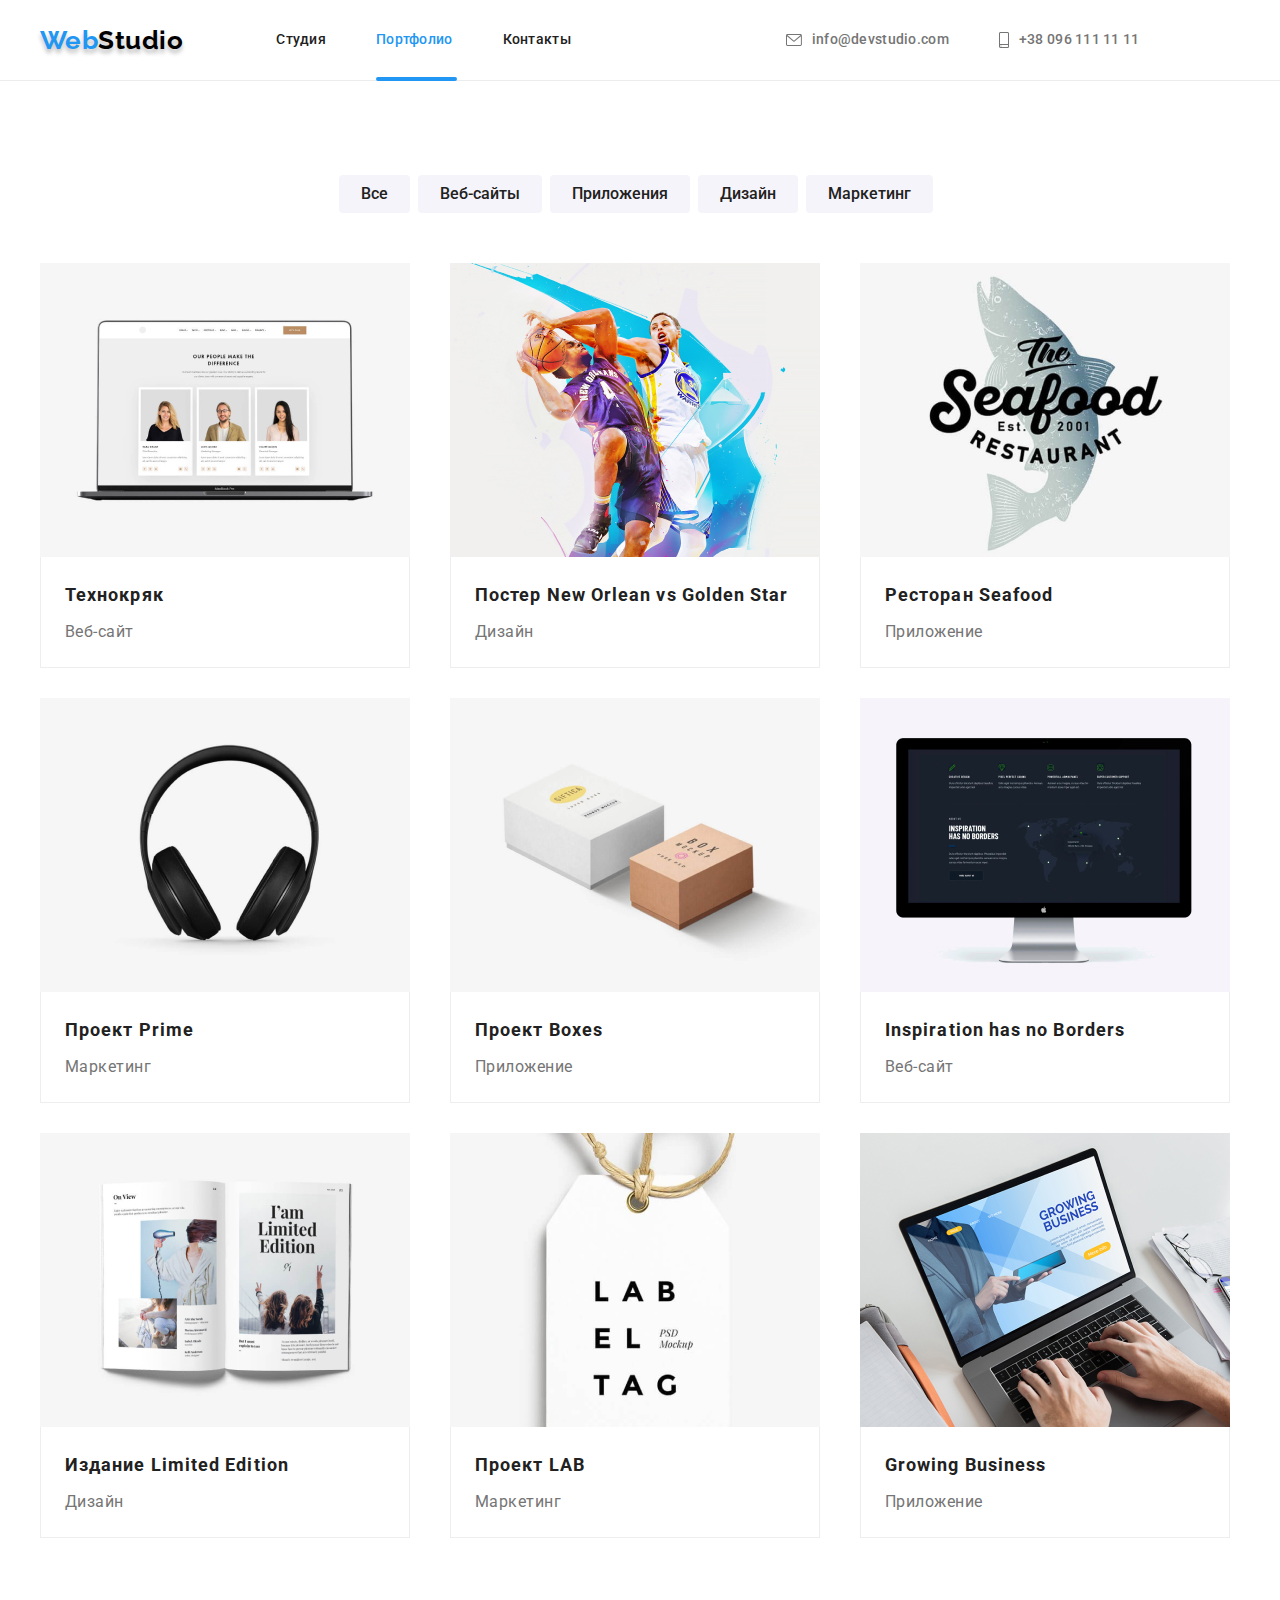
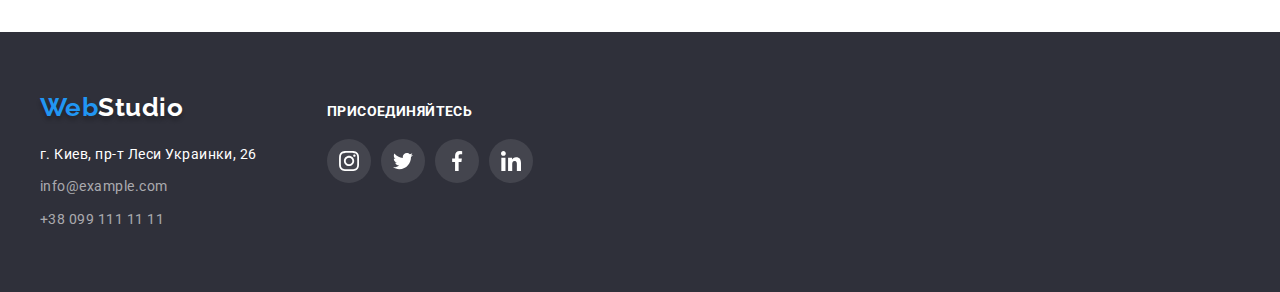
==== portfolio.html @ 7fb8e050 "added checkbox&subscription" ====
<!DOCTYPE html>
<html lang="ru">
<head>
    <meta charset="UTF-8">
    <meta http-equiv="X-UA-Compatible" content="IE=edge">
    <meta name="viewport" content="width=device-width, initial-scale=1.0">
    <title>Webstudio</title>
    <link rel="preconnect" href="https://fonts.googleapis.com">
    <link rel="preconnect" href="https://fonts.gstatic.com" crossorigin>
    <link href="https://fonts.googleapis.com/css2?family=Raleway:wght@700&family=Roboto:wght@400;500;700;900&display=swap" rel="stylesheet">
    <link rel="stylesheet" href="https://cdnjs.cloudflare.com/ajax/libs/modern-normalize/1.1.0/modern-normalize.min.css" integrity="sha512-wpPYUAdjBVSE4KJnH1VR1HeZfpl1ub8YT/NKx4PuQ5NmX2tKuGu6U/JRp5y+Y8XG2tV+wKQpNHVUX03MfMFn9Q==" crossorigin="anonymous" referrerpolicy="no-referrer" />
    <link rel="stylesheet" href="./css/styles.css" />

</head>
<body>
    <!--- header--->
<header class="header">
    <div class="container main"> 
        <nav class="header-nav"> 
        <a class="header-link link" lang="en" href="./index.html"><span class="logo-web">Web</span>Studio</a>
          <ul class="header-nav-list list">
                <li class="item"><a class="header-item-link link" href="./index.html">Студия</a></li>
                <li class="item"><a class="header-item-link current link" href="./index.html">Портфолио</a></li> 
                <li class="item"><a class="header-item-link link" href="">Контакты</a></li>
            </ul>
     </nav> 
          <ul class="auto-nav list"> 

               <li class="item">
                <a class="auto-nav-item link" href="mailto:info@devstudio.com">
                  <svg class="contacts-icon" width="16" height="12"> 
                    <use href="./images/symbol-defs.svg#icon-envelope"></use>
                </svg> 
                info@devstudio.com</a>
            </li>

            <li class="item">
                <a class="auto-nav-item link" href="tel:+380961111111">
                 <svg class="contacts-icon" width="10" height="16"> 
                    <use href="./images/symbol-defs.svg#icon-smartphone"> </use>
                </svg> 
                +38 096 111 11 11</a>
            </li>
          </ul>
    </div>
</header>

    <!--- portfolio--->
<main>
    <section class="portfolio"> 
        <div class="container "> 
        <h1 hidden>Портфолио</h1>
        <ul class="portfolio-list  list"> 
            <li><button class="portfolio-button link" type="button">Все </button></li>
            <li><button class="portfolio-button link" type="button">Веб-сайты</button> </li>   
            <li><button class="portfolio-button link" type="button">Приложения</button> </li> 
            <li><button class="portfolio-button link" type="button">Дизайн</button> </li> 
            <li><button class="portfolio-button link" type="button">Маркетинг</button> </li> 
        </ul>
        <ul class="portfolio-img list">
            <li class="gallery-pic">
                <div class="overlay-text"> 
                 <img  src="./images/img.jpg" alt="Ноутбук" width="370" height="294"> 
                 <p class="picture-text"> Технокряк это современная площадка распространения коронавируса. Компании используют эту платформу для цифрового шпионажа и атак на защищённые сервера конкурентов.</p>
                </div>
                 <div class="gallery-content">  
                <h2 class="portfolio-item">Технокряк</h2>
                <p class="portfolio-text"> Веб-сайт</p>
            </div>
            </li>
            
            <li class="gallery-pic"> 
                <div class="overlay-text"> 
                <img  src="./images/img (1).jpg" alt="Баскетбол" width="370" height="294" > 
                <p class="picture-text"> Технокряк это современная площадка распространения коронавируса. Компании используют эту платформу для цифрового шпионажа и атак на защищённые сервера конкурентов.</p>
            </div>
                <div class="gallery-content"> 
                <h2 class="portfolio-item">Постер New Orlean vs Golden Star</h2>
                <p class="portfolio-text"> Дизайн</p>
            </div>

            </li>
            <li class="gallery-pic"> 
                <div class="overlay-text"> 
                <img  src="./images/img (2).jpg" alt="Лого ресторану" width="370" height="294" > 
                <p class="picture-text"> Технокряк это современная площадка распространения коронавируса. Компании используют эту платформу для цифрового шпионажа и атак на защищённые сервера конкурентов.</p>
            </div> 
                <div class="gallery-content"> 
                <h2 class="portfolio-item">Ресторан Seafood</h2>
                <p class="portfolio-text"> Приложение</p>
            </div>

            </li>
            <li class="gallery-pic"> 
                <div class="overlay-text"> 
                <img  src="./images/img (3).jpg" alt="Наушники" width="370" height="294" > 
                <p class="picture-text"> Технокряк это современная площадка распространения коронавируса. Компании используют эту платформу для цифрового шпионажа и атак на защищённые сервера конкурентов.</p> 
            </div>
                <div class="gallery-content"> 
                <h2 class="portfolio-item">Проект Prime</h2>
                <p class="portfolio-text"> Маркетинг</p>
            </div>

            </li>
            <li class="gallery-pic"> 
                <div class="overlay-text"> 
                <img  src="./images/img (4).jpg" alt="Боксы" width="370" height="294" > 
                <p class="picture-text"> Технокряк это современная площадка распространения коронавируса. Компании используют эту платформу для цифрового шпионажа и атак на защищённые сервера конкурентов.</p> 
            </div>
                <div class="gallery-content"> 
                <h2 class="portfolio-item">Проект Boxes</h2>
                <p class="portfolio-text"> Приложение</p>
            </div>
            </li>

            <li class="gallery-pic"> 
                <div class="overlay-text">  
                <img  src="./images/img (5).jpg" alt="компьютер" width="370" height="294" >
                <p class="picture-text"> Технокряк это современная площадка распространения коронавируса. Компании используют эту платформу для цифрового шпионажа и атак на защищённые сервера конкурентов.</p>
            </div>
                <div class="gallery-content"> 
                <h2 class="portfolio-item" lang="en">Inspiration has no Borders</h2>
                <p class="portfolio-text"> Веб-сайт</p>
            </div>

            </li>
            <li class="gallery-pic"> 
                <div class="overlay-text"> 
                <img  src="./images/img (6).jpg" alt="Книга" width="370" height="294" >
                <p class="picture-text"> Технокряк это современная площадка распространения коронавируса. Компании используют эту платформу для цифрового шпионажа и атак на защищённые сервера конкурентов.</p>
            </div>
                <div class="gallery-content"> 
                <h2 class="portfolio-item">Издание Limited Edition</h2>
                <p class="portfolio-text"> Дизайн</p>
            </div>

            </li>
            <li class="gallery-pic"> 
                <div class="overlay-text"> 
                <img  src="./images/img (7).jpg" alt="Ярлык" width="370" height="294" > 
                <p class="picture-text"> Технокряк это современная площадка распространения коронавируса. Компании используют эту платформу для цифрового шпионажа и атак на защищённые сервера конкурентов.</p>
            </div>
                <div class="gallery-content"> 
                <h2 class="portfolio-item">Проект LAB</h2>
                <p class="portfolio-text"> Маркетинг</p>
            </div>

            </li>
            <li class="gallery-pic"> 
                <div class="overlay-text"> 
                <img  src="./images/img (8).jpg" alt="Веб-сайт" width="370" height="294" > 
                <p class="picture-text"> Технокряк это современная площадка распространения коронавируса. Компании используют эту платформу для цифрового шпионажа и атак на защищённые сервера конкурентов.</p>
            </div>
                <div class="gallery-content"> 
                <h2 class="portfolio-item">Growing Business</h2>
                <p class="portfolio-text"> Приложение</p>
                </div>
            </li>
        </ul>
        </div>

    </section>
</main>

    <!-- footer-->
    <footer class="footer"> 
        <div class="footer-list container"> 
        <div class="footer-logo  main"> 
        <a class="footer-link link" lang="en" href=""><span class="logo-web">Web</span>Studio</a>
        <address> 
        <ul class="list-contacts list">
            <li class="address">г. Киев, пр-т Леси Украинки, 26</li>
            <li class="mail"><a class="contacts link" href="mailto:info@example.com">info@example.com</a></li>
            <li><a class="contacts link" href="tel:+380991111111">+38 099 111 11 11</a></li>
        </ul>
    </address>
        </div>
        <div class="join-socials "> 
            <h3 class="join">присоединяйтесь</h3>
            <ul class="join-list list "> 
                <li class="join-item">
                    <a href="" class="join-link link">
                    <svg class="join-icon" width="20" height="20"> 
                        <use href="./images/symbol-defs.svg#icon-instagram"> </use>
                    </svg>
                 </a>
                </li>
                <li class="join-item">
                    <a href="" class="join-link link">
                    <svg class="join-icon" width="20" height="20"> 
                        <use href="./images/symbol-defs.svg#icon-twitter"> </use>
                    </svg>
                 </a>
                </li>
                <li class="join-item">
                    <a href="" class="join-link link">
                    <svg class="join-icon" width="20" height="20"> 
                        <use href="./images/symbol-defs.svg#icon-facebook"> </use>
                    </svg>
                 </a>
                </li>
                <li class="join-item">
                    <a href="" class="join-link link">
                    <svg class="join-icon" width="20" height="20"> 
                        <use href="./images/symbol-defs.svg#icon-linkedin"> </use>
                    </svg>
                 </a>
                </li>
                </ul>
        </div>
    </div>
    </footer>
</body>
</html>
---- css/styles.css ----
:root{
    --title-text-color: #212121;  
    --primary-text-color: #757575;
    --secondary-text-color: #000000;
    --third-text-color: #ffffff;
    --accent-color:#2196F3;
}
body {
    margin: 0;
    background-color: #FFFFFF;
    font-family: 'Roboto', sans-serif;
    letter-spacing: 0.03em;
    color: var(--title-text-color)
}
  
p, h1, h2, h3, h4{
    margin-top: 0;
    margin-bottom: 0;
}
ul {
    margin-top: 0;
    margin-bottom: 0;
    padding-left: 0;
}
img {
    display: block;
    width: auto;
}
.link {
    text-decoration: none;
}
.list {
    list-style: none;
}
.container {

    width: 1200px;
    padding-left: 15px;
    padding-right: 15px;
    margin: 0 auto;    
}

.header-nav {
    display: flex;
    align-items: center;
}
.header-link, 
.footer-link {
    padding: 0;

    Font-family: 'Raleway';
    font-weight: bold;
    Font-size: 26px;
    Line-height: 1.19;
    color: var(--secondary-text-color);
    text-shadow: 0px 4px 4px rgba(0, 0, 0, 0.25);
}

.logo-web {
    color:var(--accent-color);
}

.main {
    display: flex;
    align-items: center;
}
.header {  
      border-bottom: 1px solid #ECECEC;
}
.header-nav-list {
    display: flex;
    margin-right: auto;
}
.header-nav-list .link {    
    display: block;
    padding-top: 32px;
    padding-bottom: 32px;

    font-style: 400;
    font-weight: 500;
    font-size: 14px;
    line-height: 1.14;
    letter-spacing: 0.02em;
    color: var(--title-text-color);
}

.header-nav-list .item:not(:last-child) {
    margin-right: 50px;
}
.header-link {
    margin-right: 93px;
}
.header-item-link {
    transition: color 250ms cubic-bezier(0.4, 0, 0.2, 1);
}
.header-item-link:hover,
.header-item-link:focus {
    color: var(--accent-color); 
}
.auto-nav-item:hover,
.auto-nav-item:focus  {
    color: var(--accent-color); 
}
.item {
    position: relative;
}
.header-nav-list .current{
    color: var(--accent-color)
}
.item .current::after {
    content: '';
    position: absolute;
    bottom: -1px;
    width: 100%;
    left: 0;
    background-color: var(--accent-color);
    border: 2px solid;
    border-radius: 2px;
}

 /* Contacts*/

.auto-nav {
    display: flex;
    margin-left: 215px;
}
.auto-nav .item +.item {
    margin-left: 50px;
}
.auto-nav-item { 
    transition: color 250ms cubic-bezier(0.4, 0, 0.2, 1);
    
    display: flex;
    align-items: center;
    font-weight: 500;
    font-size: 14px;
    line-height: 1.14;
    letter-spacing: 0.02em;
    color: var(--primary-text-color);
}
.contacts-icon {
    display: inline-block;
    margin-right: 10px;
    fill: currentColor;
}

/* ---hero---*/
.hero {
   /* background-color: #2F303A;*/
    padding-bottom: 200px;
    padding-top: 200px;
    flex-grow: 1;
    background-image: linear-gradient(rgba(47, 48, 58, 0.4),
    rgba(47, 48, 58, 0.4)
    ), url(../images/heroimg.jpg) ;
}

.hero-title {
    margin-bottom: 30px;

    font-weight: 900;
    font-size: 44px;
    line-height: 1.36;
    text-align: center;
    letter-spacing: 0.06em;
    text-transform: uppercase;
    text-shadow: 0px 4px 4px rgba(0, 0, 0, 0.25);
    color: var(--third-text-color);
}
.hero-button {  
    display: flex;
    margin: auto;
    border-radius: 4px;
    padding: 10px 32px;
    border: 1px solid #000000;
    text-shadow: 0px 4px 4px rgba(0, 0, 0, 0.25);

    font-weight: 700;
    font-size: 16px;
    line-height: 1.87;
    display: flex;
    align-items: center;
    text-align: center;
    letter-spacing: 0.06em;
    color: var(--third-text-color);
    background-color: var(--accent-color);
    cursor: pointer;
}
.hero .link {
    transition: box-shadow 250ms cubic-bezier(0.4, 0, 0.2, 1), background-color 250ms cubic-bezier(0.4, 0, 0.2, 1);
}
.hero .link:hover,
.hero .link:focus{
    background-color: #188CE8;
    box-shadow: 0px 4px 4px rgba(0, 0, 0, 0.15);
}
/* ---Modal window---*/

.backdrop {
    position: fixed;
    top: 0;
    left:0;
    width: 100%;
    height: 100%;
    background: rgba(0, 0, 0, 0.2);
    opacity: 1;
    transition: opacity 250ms cubic-bezier(0.4, 0, 0.2, 1), visibility 250ms cubic-bezier(0.4, 0, 0.2, 1);
}
.backdrop.is-hidden{
    opacity: 0;
    pointer-events: none;
    visibility: hidden;
}

.modal {
    position: absolute;
    top: 50%;
    left: 50%;
    transform: translate(-50%, -50%);
    width: 528px;
    height: 581px;
    padding: 40px;
    
    background: #FFFFFF;
    box-shadow: 0px 1px 3px rgba(0, 0, 0, 0.12), 0px 1px 1px rgba(0, 0, 0, 0.14), 0px 2px 1px rgba(0, 0, 0, 0.2);
    border-radius: 4px;
}
.close {
    cursor: pointer;  
    background-color: #ffffff;
    width: 30px;
    height: 30px;
    position: absolute;
    top: 8px;
    right: 8px;  
    display: flex;
    align-items: center;
    justify-content: center;
    border-radius: 50%;
    border: 1px solid rgba(0, 0, 0, 0.1);   
}
.icon-close{
    fill: #000000;
    transition: fill 250ms cubic-bezier(0.4, 0, 0.2, 1);

}
.icon-close:hover,
.icon-close:focus{
  fill: var(--accent-color)
}
.form-title{
    font-family: Roboto;
    font-style: normal;
    font-weight: bold;
    font-size: 20px;
    line-height: 23px;
    text-align: center;
    letter-spacing: 0.03em;  
    color: #212121;  
    margin-bottom: 12px; 
}
.form-contact{
    width: 448px;
    min-height: 342px;
}

.form-area{
    position: relative;
    width: 100%;
    margin: 0 auto;
    font-family: Roboto;
    font-style: normal;
    font-weight: normal;
    font-size: 12px;
    line-height: 1.16;
    letter-spacing: 0.01em;
    display: block;
    color: #757575;
}
.form-icon {
    position: absolute;
    top: 50%;
    left: 15px;
    transform: translateY(-30%);

    transition: fill 250ms cubic-bezier(0.4, 0, 0.2, 1);
}
.form-area:focus-within{
    border-color: var(--accent-color);
}

.form-input{
    width: 100%;
    height: 40px;
    border: 1px solid rgba(33, 33, 33, 0.2);
    box-sizing: border-box;
    border-radius: 4px;
    margin-top: 4px;
    margin-bottom: 10px;
    padding: 14px 15px;
    padding-left: 42px;
    cursor: pointer;
    outline: transparent;
    transition: border-color 250ms cubic-bezier(0.4, 0, 0.2, 1), fill 250ms cubic-bezier(0.4, 0, 0.2, 1);
}
.form-input:hover,
.form-input:focus{
    border-color: var(--accent-color);
}
.form-input:hover + .form-icon,
.form-input:focus + .form-icon{
    fill: var(--accent-color);
}

.form-text{
    width: 448px;
    height: 120px;
    resize: none;
    padding: 12px 16px;
    margin-top: 4px;
    outline: transparent;

    border: 1px solid rgba(33, 33, 33, 0.2);
    box-sizing: border-box;
    border-radius: 4px;
    transition: border-color 250ms cubic-bezier(0.4, 0, 0.2, 1);
}
.form-text:hover,
.form-text:focus {
    border-color: var(--accent-color);
}

.check-text{
    display: inline-block;
    font-family: Roboto;
    font-style: normal;
    font-weight: normal;
    font-size: 14px;
    line-height: 1.71;
    color: #757575;
    margin-top: 20px;
}
.checkbox{
    appearance: none ;
}
.check-label{
     display: flex;
     align-items: center;
}
.check-icon{
    display: flex;
    align-items: center;
    justify-content: center;

    width: 16px;
    height: 15px;
    display: flex;
    align-items: center;
    justify-content: center;
    border-radius: 2px;
    border: 2px solid var(--secondary-text-color);
    margin-right: 7px;
    margin-top: 20px;
}
.check-lable{
    display: flex;
    align-items: center;
}

.checkbox:checked + .check-lable > .check-icon {
    background-color: var(--accent-color);
    border: transperent;
}
.conditions{
    color: var(--accent-color);
}

.form-button{
    margin: auto;
    margin-top: 30px;
    padding: 10px 55px;

    font-weight: 700;
    font-size: 16px;
    line-height: 1.87;
    display: flex;
    align-items: center;
    text-align: center;
    letter-spacing: 0.06em;
    color: var(--third-text-color);
    background-color: var(--accent-color);
    box-shadow: 0px 4px 4px rgba(0, 0, 0, 0.15);
    border-radius: 4px;
    cursor: pointer;
    transition: background-color 250ms cubic-bezier(0.4, 0, 0.2, 1);

}
.form-button:hover,
.form-button:focus{
    background-color: #188CE8;
}


/* ---features---*/
.details {
    display: flex;
}
.features{
    display: flex;

    padding-top: 94px;
    padding-bottom: 94px;
}
.features-title {
    display: flex;
    margin-top: 30px;
    margin-bottom: 10px;

    font-weight: 700;
    Font-size: 14px;
    Line-height: 1.14;
    text-transform: uppercase;
    color: var(--title-text-color);
}
.features-text {
    display: flex;
    margin-right: 30px;
    font-weight: normal;
    font-size: 14px;
    line-height: 1.71;
    color: var(--primary-text-color);
}
.features-list { 
    display: flex;
}
.icon-animations:not(:last-child) {
    margin-right: 30px;
}
.icon-animations .features-text {
    width: 100% ;
}

.icon-class  {
    display: flex;
    background-color: #F5F4FA;
    align-items: center;
    justify-content: center;
    border-radius: 4px; 
    height: 120px;
}

/* ---work and team---*/

.work {
    padding-bottom: 94px;
}
.work-list {
    display: flex;
}
.work-list .picture:not(:last-child){
    margin-right: 30px;   
}
.picture {
    position: relative;
}
.work-text {
    position: absolute;
    bottom: 0;
    min-width: 370px;
    min-height: 70px;
    display: flex;
    justify-content: center;
    align-items: center;
    font-weight: 700;
    font-size: 14px;
    line-height: 1.14;
    text-align: center;
    letter-spacing: 0.03em;
    text-transform: uppercase;
    background: rgba(47, 48, 58, 0.8);
    color: var(--third-text-color);
    
}

.work-title,
.team-title {
    margin-bottom: 50px;
    font-weight: bold;
    font-size: 36px;
    line-height: 1.16;
    text-align: center;
    color: var(--title-text-color);
}

.team{
    background-color: #F5F4FA;
    padding-top: 94px;
    padding-bottom: 94px;
} 

.team-list  {
    display: flex;
    margin: 0;
    margin-left: -30px; 
}

.team-content{
    padding-top: 30px ;
    padding-bottom: 30px; 
    width: 270px;

    background-color: var(--third-text-color);
    box-shadow: 0px 1px 3px rgba(0, 0, 0, 0.12), 0px 1px 1px rgba(0, 0, 0, 0.14), 0px 2px 1px rgba(0, 0, 0, 0.2);
    border-radius: 0px 0px 4px 4px;

}
.content {
    width: 270px;
    margin-left: 30px; 
    margin-right: 0;
}
.team-list .team-pic:not(:last-child){
    margin-right: 30px;
}
.team-item {
    margin-bottom: 10px ;

    font-weight: 500;
    font-size: 16px;
    line-height: 1.18; 
    text-align: center;   
    color: var(--title-text-color);
}
.team-text{
    margin-bottom: 16px ;

    font-weight: normal;
    font-size: 16px;
    line-height: 1.18;
    text-align: center;
}
.social-list {
    display: flex;
    justify-content: center;
}
.social-item{
    width: 44px;
    height: 44px;
    
}
.social-item:not(:last-child) {
    margin-right: 10px;
}
.social-icon{
    fill: #AFB1B8;
    transition: fill 250ms cubic-bezier(0.4, 0, 0.2, 1), background-color 250ms cubic-bezier(0.4, 0, 0.2, 1);
    
}

.social-link {
    transition: fill 250ms cubic-bezier(0.4, 0, 0.2, 1), background-color 250ms cubic-bezier(0.4, 0, 0.2, 1);
    
    width: 100%;
    height: 100%;
    display: flex;
    align-items: center;
    justify-content: center;
    border-radius: 50%;
    background-color: #ffffff;
}

.social-link:hover,
.social-link:focus{
    background-color: var(--accent-color);

}

.social-link:hover .social-icon,
.social-link:focus .social-icon {
    fill: var(--third-text-color);
}
/* ---- Clients---*/
.clients {
    padding-top: 94px;
    padding-bottom: 94px;
}

.clients-list {
    display: flex;
    justify-content: center;

}
.clients-title {
    margin-bottom: 50px;
    font-weight: 700;
    font-size: 36px;
    line-height: 42px;
    text-align: center;
    letter-spacing: 0.03em;
    color: #212121;
}

.clients-item{    
    width: 170px;
    height: 92px;     
}
.clients-item:not(:last-child) {
    margin-right: 30px;
}
.clients-icon{
   fill:  #AFB1B8; 
   transition: fill 250ms cubic-bezier(0.4, 0, 0.2, 1);

}
.clients-link {
    transition: fill 250ms cubic-bezier(0.4, 0, 0.2, 1), border-color 250ms cubic-bezier(0.4, 0, 0.2, 1);

    width: 100%;
    height: 100%;
    display: flex;
    border: 1px solid #AFB1B8;;
    border-radius: 4px;
    align-items: center;
    justify-content: center;
}
.clients-link:hover .clients-icon,
.clients-link:focus .clients-icon{
    fill: var(--accent-color);
}

.clients-link:hover,
.clients-link:focus { 
    border-color: var(--accent-color);
}

/* ---footer---*/
.footer-list {
    display: flex;
    align-items: baseline;
}
.footer-logo {
    display: inline-block;
}

.footer {
    padding-top: 60px;
    padding-bottom:60px;
    background-color: #2F303A    ;
}

.footer-link { 
    color: var(--third-text-color);
}
.list-contacts{
    font-style: normal;
}
.contacts{
    font-weight: normal;
    font-size: 14px;
    line-height: 1.71;
    color: rgba(255, 255, 255, 0.6) ;

}
.address{
    margin-top: 20px;
    margin-bottom: 9px;
    margin-right: 70px;

    font-weight: normal;
    font-size: 14px;
    line-height: 1.71;
    color: var(--third-text-color);
}
.mail {
    margin-bottom: 9px;
}
.join-socials .join{ 
    display: flex;
    margin-bottom: 20px;

    font-weight: 700;
    font-size: 14px;
    line-height: 16px;
    letter-spacing: 0.03em;
    text-transform: uppercase;
    color: #FFFFFF;   
}
.join-socials{
    margin-right: 93px;

}
.join-list {
    display: flex;
}
.join-item{
    width: 44px;
    height: 44px;   
}
.join-item:not(:last-child) {
    margin-right: 10px;
}
.join-icon{
    fill: #FFFFFF;
    transition: fill 250ms cubic-bezier(0.4, 0, 0.2, 1), background-color 250ms cubic-bezier(0.4, 0, 0.2, 1);
}
.join-link {
    transition: fill 250ms cubic-bezier(0.4, 0, 0.2, 1), background-color 250ms cubic-bezier(0.4, 0, 0.2, 1);
    width: 100%;
    height: 100%;
    display: flex;
    align-items: center;
    justify-content: center;
    border-radius: 50%;
    background-color: rgba(255, 255, 255, 0.1);
}
.join-link:hover,
.join-link:focus {
    background-color: var(--accent-color);
}

.join-link:hover .join-icon,
.join-link:focus .join-icon {
    cursor: pointer;
    fill: #FFFFFF;
}
.footer-form{
    display: flex;
}
.form-heading {
    font-family: Roboto;
    font-style: normal;
    font-weight: bold;
    font-size: 14px;
    line-height: 16px;
    letter-spacing: 0.03em;
    text-transform: uppercase;
    color: #FFFFFF;
    margin-bottom: 20px;
}

.subscribe-place{
    width: 358px;
    height: 50px;
    border: 1px solid rgba(255, 255, 255, 0.3);
    background: transparent;
    margin-right: 12px;
    box-sizing: border-box;
    filter: drop-shadow(0px 4px 4px rgba(0, 0, 0, 0.15));
    border-radius: 4px;
    color: rgba(255, 255, 255, 0.6);
    padding-left: 16px;
}

.subscribe-button{
    width: 200px;
    height: 50px;
    background-color: var(--accent-color);
    box-shadow: 0px 4px 4px rgba(0, 0, 0, 0.15);
    border-radius: 3px;

    font-family: Roboto;
    font-style: normal;
    font-weight: bold;
    font-size: 16px;
    line-height: 1.87;
    display: inline-block;
    align-items: center;
    text-align: center;
    letter-spacing: 0.06em;
    color: #FFFFFF;
    padding: 10px 29px;
    transition: background-color 250ms cubic-bezier(0.4, 0, 0.2, 1);
}
.subscribe-button:hover,
.subscribe-button:focus {
    background-color: #188CE8;
}

/* Portfolio */
.portfolio{
    padding-bottom: 94px;
    padding-top: 94px;
    background: #FFFFFF;
}
.portfolio-list{
    
    display: flex;
    margin-bottom: 50px;
    justify-content: center;
}

.portfolio-button{   
    padding: 6px 22px;
    margin-right: 8px;

    font-family: 'Roboto';
    font-weight: 500;
    font-size: 16px;
    line-height: 1.62;
    text-align: center;
    color: var(--title-text-color);
    background-color: #F5F4FA ;
    border-radius: 4px;
    border: transparent;
    cursor: pointer;
}
.portfolio-list .link{ 
    transition: color 250ms cubic-bezier(0.4, 0, 0.2, 1), background-color 250ms cubic-bezier(0.4, 0, 0.2, 1), box-shadow 250ms cubic-bezier(0.4, 0, 0.2, 1);
}
.portfolio-list .link:hover, 
.portfolio-list .link:focus {
    color: var(--third-text-color);
    background-color: var(--accent-color);
    box-shadow: 0px 3px 1px rgba(0, 0, 0, 0.1), 0px 1px 2px rgba(0, 0, 0, 0.08), 0px 2px 2px rgba(0, 0, 0, 0.12);
}

.overlay-text{
    position: relative;
    overflow: hidden;

}
.overlay-text::before {
    display: inline-block;
    position: absolute;
    content: '';
    width: 100%;
    height: 100%;
    transition: transform 250ms cubic-bezier(0.4, 0, 0.2, 1);
}

.picture-text {
    position: absolute;
    top: 0;
    left: 0;
    height: 100%;
    padding: 63px 24px;
    font-size: 18px;
    line-height: 1.56;
    letter-spacing: 0.03em;
    color: #ffffff;
    background-color: rgba(33, 150, 243, 0.9);   
    transition: transform 250ms cubic-bezier(0.4, 0, 0.2, 1);
    transform: translateY(100%);
    overflow: auto;
}

.overlay-text:hover .picture-text {
    transform: translateY(0%);
}

.gallery-content{
    background-color: #FFFFFF;
    box-sizing: border-box;
    padding: 20px 24px;
    border-bottom: 1px solid #EEEEEE;
    border-right: 1px solid #EEEEEE;
    border-left: 1px solid #EEEEEE;
    width: 370px;
}
.portfolio-img {
    transition: background-color 250ms cubic-bezier(0.4, 0, 0.2, 1), box-shadow 250ms cubic-bezier(0.4, 0, 0.2, 1);

    margin: 0;
    display: flex;
    flex-wrap: wrap;
    margin-top: -30px;
    margin-left: -30px;
}

.gallery-pic{
    transition: background-color 250ms cubic-bezier(0.4, 0, 0.2, 1), box-shadow 250ms cubic-bezier(0.4, 0, 0.2, 1);
    width: 370px;
    margin-left: 30px;
    margin-top: 30px;
    flex-basis: calc(100% / 3 - 30px);
}
.portfolio-img .gallery-pic:hover,
.portfolio-img .gallery-pic:focus {
    background: #FFFFFF;
    box-shadow: 0px 1px 1px rgba(0, 0, 0, 0.12), 0px 4px 4px rgba(0, 0, 0, 0.06), 1px 4px 6px rgba(0, 0, 0, 0.16);
}

.portfolio-item {
    margin-bottom: 4px;

    font-weight: 700;
    font-size: 18px;
    line-height: 2;
    letter-spacing: 0.06em;
}
.portfolio-text{
    font-weight: normal;
    font-size: 16px;
    line-height: 1.87;
    color: var(--primary-text-color);
}
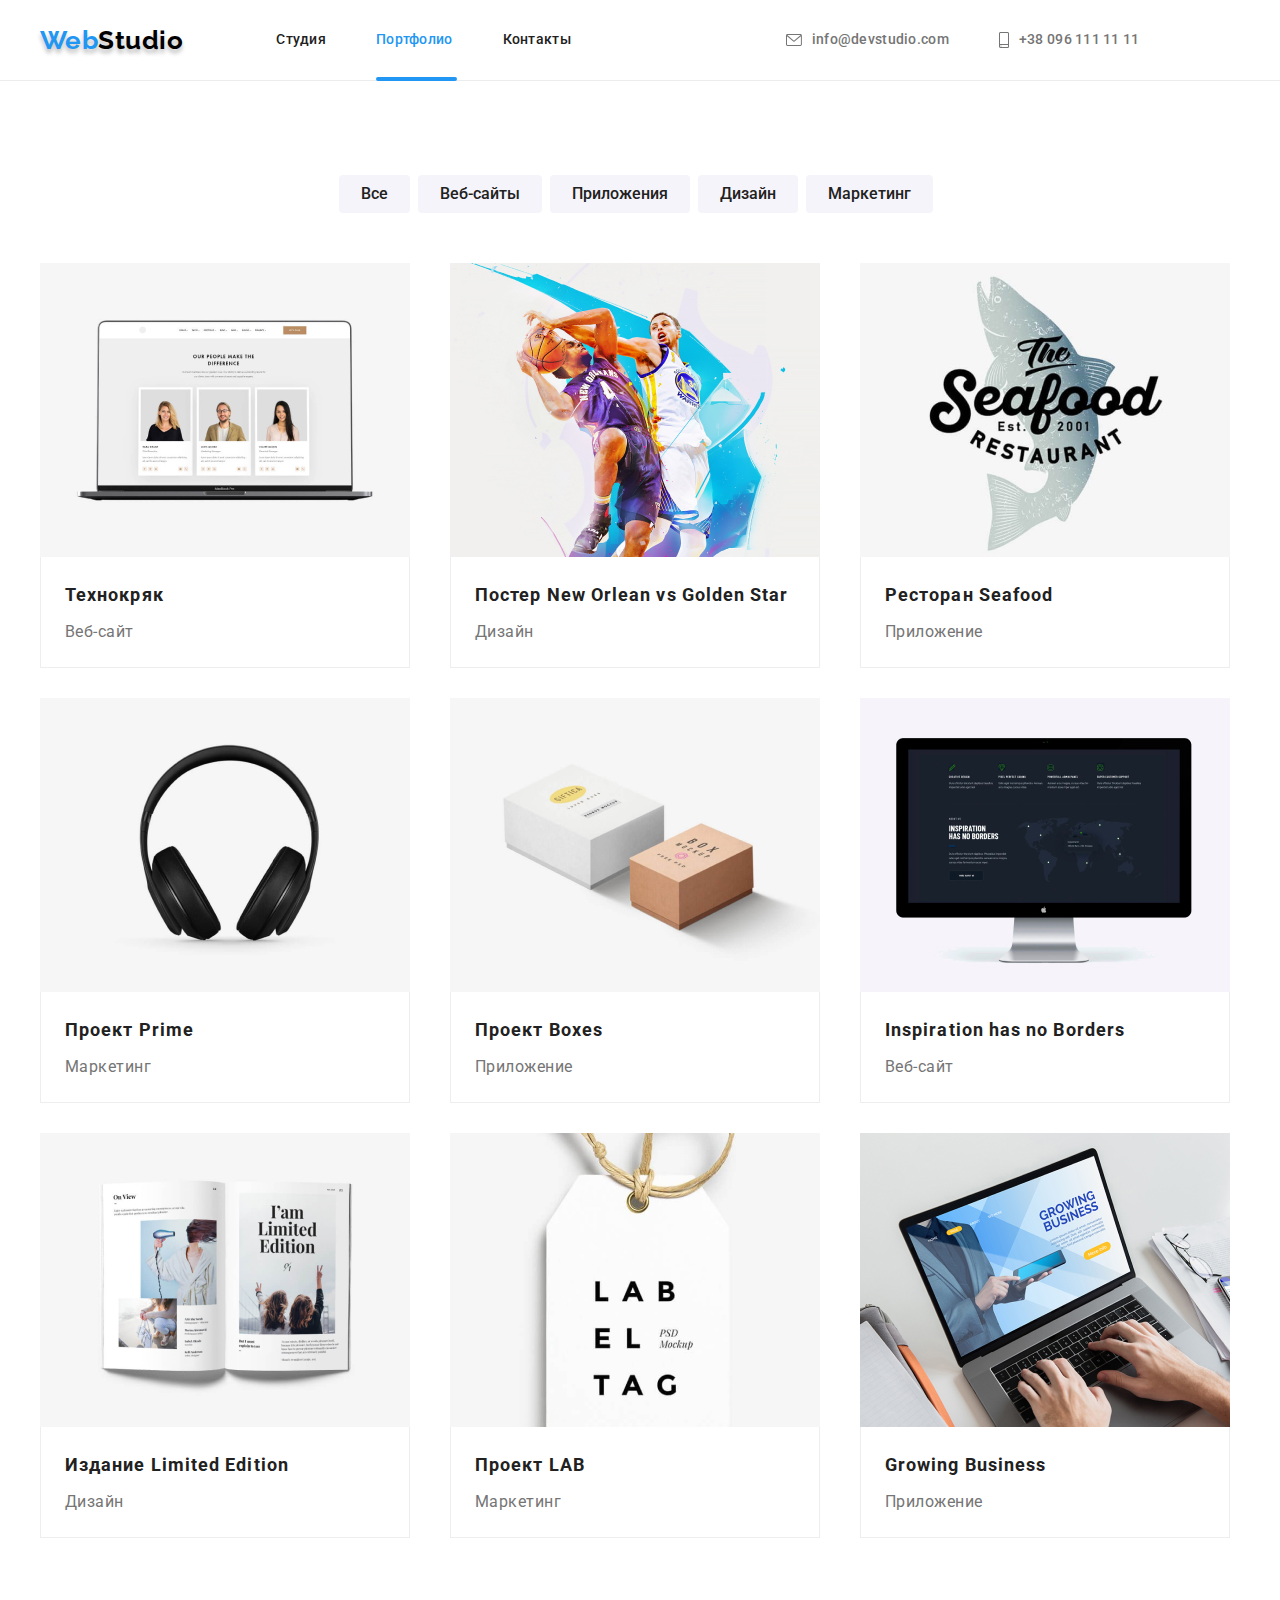
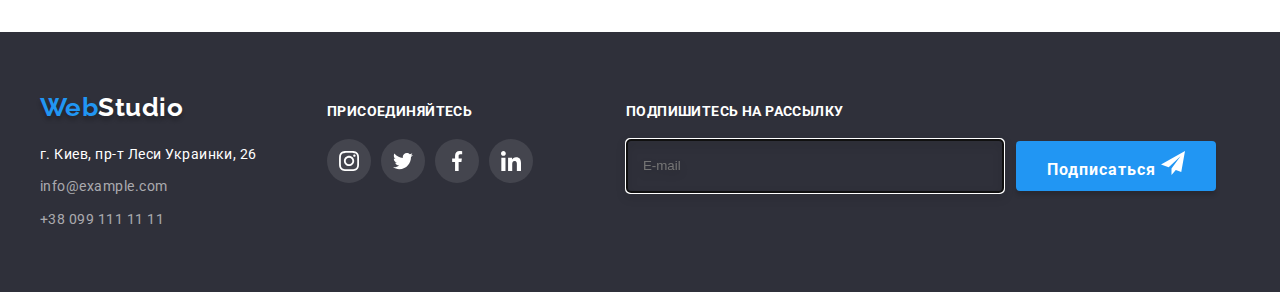
==== commit 995542ce: "Added subscription in the footer portfolio" ====
--- a/portfolio.html
+++ b/portfolio.html
@@ -208,6 +208,17 @@
                 </li>
                 </ul>
         </div>
+        <form class="footer-form">
+            <p class="form-heading"> Подпишитесь на рассылку</p>
+            <div class="footer-place"> 
+            <input class="subscribe-place" type="email" name="email" placeholder="E-mail" autofocus>
+            <button class="subscribe-button" type="submit"> Подписаться
+                <svg class="button-icon" width="24" height="24"> 
+                    <use href="./images/symbol-defs.svg#icon-plane"> </use>
+                </svg>
+                </button>
+            </div>
+        </form>
     </div>
     </footer>
 </body>
--- a/css/styles.css
+++ b/css/styles.css
@@ -174,6 +174,7 @@
     padding: 10px 32px;
     border: 1px solid #000000;
     text-shadow: 0px 4px 4px rgba(0, 0, 0, 0.25);
+    border: none;
 
     font-weight: 700;
     font-size: 16px;
@@ -343,33 +344,27 @@
 .checkbox{
     appearance: none ;
 }
-.check-label{
-     display: flex;
-     align-items: center;
-}
+
 .check-icon{
     display: flex;
     align-items: center;
     justify-content: center;
-
     width: 16px;
     height: 15px;
     display: flex;
-    align-items: center;
-    justify-content: center;
     border-radius: 2px;
     border: 2px solid var(--secondary-text-color);
     margin-right: 7px;
     margin-top: 20px;
 }
-.check-lable{
-    display: flex;
-    align-items: center;
-}
-
-.checkbox:checked + .check-lable > .check-icon {
+.check-label{
+    display: flex;
+    align-items: center;
+}
+
+.checkbox:checked + .check-label > .check-icon {
     background-color: var(--accent-color);
-    border: transperent;
+    border: transparent;
 }
 .conditions{
     color: var(--accent-color);
@@ -379,7 +374,7 @@
     margin: auto;
     margin-top: 30px;
     padding: 10px 55px;
-
+    border: none;
     font-weight: 700;
     font-size: 16px;
     line-height: 1.87;
@@ -723,10 +718,13 @@
     cursor: pointer;
     fill: #FFFFFF;
 }
-.footer-form{
-    display: flex;
-}
+.footer-place{
+    display: flex;
+    align-items: center;
+}
+
 .form-heading {
+    margin: 0;
     font-family: Roboto;
     font-style: normal;
     font-weight: bold;
@@ -741,10 +739,9 @@
 .subscribe-place{
     width: 358px;
     height: 50px;
+    margin-right: 12px;
     border: 1px solid rgba(255, 255, 255, 0.3);
     background: transparent;
-    margin-right: 12px;
-    box-sizing: border-box;
     filter: drop-shadow(0px 4px 4px rgba(0, 0, 0, 0.15));
     border-radius: 4px;
     color: rgba(255, 255, 255, 0.6);
@@ -756,16 +753,14 @@
     height: 50px;
     background-color: var(--accent-color);
     box-shadow: 0px 4px 4px rgba(0, 0, 0, 0.15);
-    border-radius: 3px;
-
+    border: none;
+  
+    border-radius: 4px;
     font-family: Roboto;
     font-style: normal;
-    font-weight: bold;
+    font-weight: 700;
     font-size: 16px;
     line-height: 1.87;
-    display: inline-block;
-    align-items: center;
-    text-align: center;
     letter-spacing: 0.06em;
     color: #FFFFFF;
     padding: 10px 29px;
